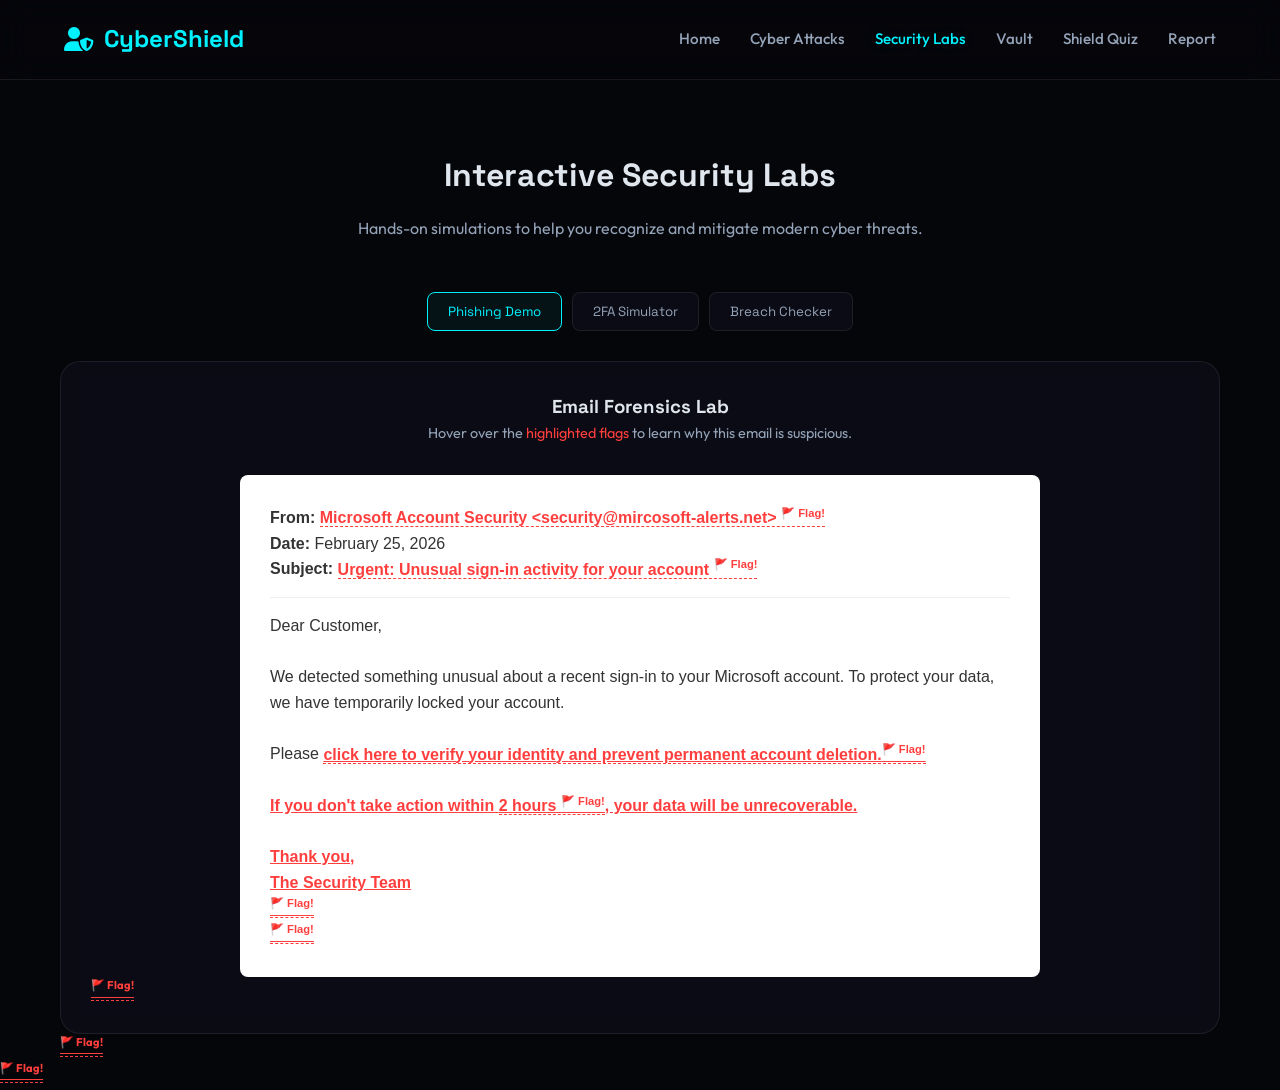
==== labs.html @ f51ea505 "Add files via upload" ====
<!DOCTYPE html>
<html lang="en">

<head>
    <meta charset="UTF-8">
    <meta name="viewport" content="width=device-width, initial-scale=1.0">
    <title>Security Labs | CyberShield</title>
    <link rel="stylesheet" href="styles.css">
    <link rel="stylesheet" href="https://cdnjs.cloudflare.com/ajax/libs/font-awesome/6.4.0/css/all.min.css">
</head>

<body>
    <nav>
        <a href="index.html" class="logo">
            <i class="fas fa-user-shield"></i>
            <span>CyberShield</span>
        </a>
        <div class="nav-links">
            <a href="index.html">Home</a>
            <a href="attacks.html">Cyber Attacks</a>
            <a href="labs.html">Security Labs</a>
            <a href="password.html">Vault</a>
            <a href="quiz.html">Shield Quiz</a>
            <a href="contact.html">Report</a>
        </div>
    </nav>

    <main class="container reveal" style="margin-top: 150px;">
        <div style="text-align: center; margin-bottom: 50px;">
            <h1>Interactive Security Labs</h1>
            <p style="color: var(--text-dim); margin-top: 15px;">Hands-on simulations to help you recognize and mitigate
                modern cyber threats.</p>
        </div>

        <div class="tabs">
            <button class="tab-btn active" onclick="showLab('phishing')">Phishing Demo</button>
            <button class="tab-btn" onclick="showLab('2fa')">2FA Simulator</button>
            <button class="tab-btn" onclick="showLab('breach')">Breach Checker</button>
        </div>

        <!-- Phishing Lab -->
        <div id="phishing" class="lab-content active glass-card">
            <div style="margin-bottom: 30px; text-align: center;">
                <h3>Email Forensics Lab</h3>
                <p style="color: var(--text-dim); font-size: 0.9rem;">Hover over the <span
                        style="color: var(--danger)">highlighted flags</span> to learn why this email is suspicious.</p>
            </div>

            <div class="phishing-email">
                <div style="border-bottom: 1px solid #eee; padding-bottom: 15px; margin-bottom: 15px;">
                    <strong>From:</strong> <span class="red-flag">Microsoft Account Security
                        &lt;security@mircosoft-alerts.net&gt;
                        <span class="flag-tooltip">Notice the spelling: 'mircosoft' instead of 'microsoft'. Legitimate
                            companies use their verified domains.</span>
                    </span><br>
                    <strong>Date:</strong> February 25, 2026<br>
                    <strong>Subject:</strong> <span class="red-flag">Urgent: Unusual sign-in activity for your account
                        <span class="flag-tooltip">Fear and urgency are classic phishing tactics to make you act without
                            thinking.</span>
                    </span>
                </div>
                <div>
                    <p>Dear Customer,</p><br>
                    <p>We detected something unusual about a recent sign-in to your Microsoft account. To protect your
                        data, we have temporarily locked your account.</p><br>


                    <p>Please <a href="C:\Antigravity\projects\cyber-shield\test.html" class="red-flag">click here to
                            verify your identity
                            <span class="flag-tooltip">Suspicious link! Hovering reveals it points to an unknown IP or
                                third-party site, not Microsoft.com.</span>
                            </span> and prevent permanent account deletion.</p><br>
                    <p>If you don't take action within <span class="red-flag">2 hours
                            <span class="flag-tooltip">Short deadlines create panic. Real security alerts usually don't
                                threaten deletion so quickly.</span>
                        </span>, your data will be unrecoverable.</p><br>
                    <p>Thank you,<br>The Security Team</p>
                </div>
            </div>
        </div>

        <!-- 2FA Lab -->
        <div id="2fa" class="lab-content glass-card">
            <div style="text-align: center; margin-bottom: 30px;">
                <h3>Two-Factor Authentication Simulator</h3>
                <p style="color: var(--text-dim);">See why 2FA is the most effective way to stop unauthorized access.
                </p>
            </div>

            <div id="login-step" class="auth-box">
                <div style="margin-bottom: 20px;">
                    <label style="display: block; margin-bottom: 8px; font-size: 0.9rem;">Username</label>
                    <input type="text" value="john_doe_99" readonly style="background: rgba(255,255,255,0.05)">
                </div>
                <div style="margin-bottom: 30px;">
                    <label style="display: block; margin-bottom: 8px; font-size: 0.9rem;">Password</label>
                    <input type="password" value="********" readonly style="background: rgba(255,255,255,0.05)">
                </div>
                <button class="btn btn-primary" style="width: 100%" onclick="next2FAStep()">Sign In</button>
            </div>

            <div id="otp-step" class="auth-box" style="display: none;">
                <p style="text-align: center; margin-bottom: 20px;">A verification code has been sent to your registered
                    device. Enter it below:</p>
                <div class="otp-box" id="otp-inputs">
                    <input type="text" maxlength="1" class="otp-digit" oninput="focusNext(this)">
                    <input type="text" maxlength="1" class="otp-digit" oninput="focusNext(this)">
                    <input type="text" maxlength="1" class="otp-digit" oninput="focusNext(this)">
                    <input type="text" maxlength="1" class="otp-digit" oninput="focusNext(this)">
                </div>
                <p style="font-size: 0.8rem; color: var(--accent-primary); text-align: center; margin-bottom: 20px;">
                    Hint: The code is 1234 (Demo Mode)</p>
                <button class="btn btn-primary" style="width: 100%" onclick="verifyOTP()">Verify Identity</button>
            </div>

            <div id="success-step" class="auth-box" style="display: none; text-align: center;">
                <i class="fas fa-check-circle" style="font-size: 4rem; color: var(--success); margin-bottom: 20px;"></i>
                <h3>Identity Verified</h3>
                <p style="color: var(--text-dim); margin-top: 10px;">Even if a hacker knows your password, they can't
                    get in without this second step.</p>
                <button class="btn" style="margin-top: 30px; border: 1px solid var(--border); color: #fff"
                    onclick="reset2FA()">Reset Simulation</button>
            </div>
        </div>

        <!-- Breach Lab -->
        <div id="breach" class="lab-content glass-card">
            <div style="text-align: center; margin-bottom: 40px;">
                <h3>Data Breach Checker</h3>
                <p style="color: var(--text-dim);">Verify if your credentials have been leaked in known historical
                    security breaches.</p>
            </div>

            <div style="max-width: 500px; margin: 0 auto;">
                <div style="position: relative; margin-bottom: 30px;">
                    <input type="email" id="breach-email" placeholder="Enter email to check..."
                        style="width: 100%; padding: 20px;">
                    <button class="btn btn-primary"
                        style="position: absolute; right: 5px; top: 5px; padding: 10px 20px;"
                        onclick="checkBreach()">Check</button>
                </div>

                <div id="breach-result" style="display: none; padding: 30px; border-radius: 12px; text-align: center;">
                    <!-- Results injected here -->
                </div>
            </div>
        </div>
    </main>

    <script>
        function showLab(labId) {
            document.querySelectorAll('.lab-content').forEach(el => el.classList.remove('active'));
            document.querySelectorAll('.tab-btn').forEach(el => el.classList.remove('active'));

            document.getElementById(labId).classList.add('active');
            event.target.classList.add('active');
        }

        // 2FA Simulator Logic
        function next2FAStep() {
            document.getElementById('login-step').style.display = 'none';
            document.getElementById('otp-step').style.display = 'block';
        }

        function focusNext(el) {
            if (el.value.length === 1 && el.nextElementSibling) {
                el.nextElementSibling.focus();
            }
        }

        function verifyOTP() {
            const inputs = document.querySelectorAll('.otp-digit');
            let code = "";
            inputs.forEach(input => code += input.value);

            if (code === "1234") {
                document.getElementById('otp-step').style.display = 'none';
                document.getElementById('success-step').style.display = 'block';
            } else {
                alert("Invalid code. Try 1234 for the demo!");
                inputs.forEach(input => input.value = "");
                inputs[0].focus();
            }
        }

        function reset2FA() {
            document.getElementById('success-step').style.display = 'none';
            document.getElementById('login-step').style.display = 'block';
            document.querySelectorAll('.otp-digit').forEach(input => input.value = "");
        }

        // Breach Checker logic
        function checkBreach() {
            const email = document.getElementById('breach-email').value;
            const res = document.getElementById('breach-result');

            if (!email) return;

            res.style.display = 'block';
            res.innerHTML = '<i class="fas fa-spinner fa-spin"></i> Checking global breach databases...';
            res.style.background = 'rgba(255,255,255,0.03)';

            setTimeout(() => {
                const found = Math.random() > 0.5;
                if (found) {
                    res.style.background = 'rgba(255, 62, 62, 0.1)';
                    res.innerHTML = `
                        <i class="fas fa-exclamation-triangle" style="color: var(--danger); font-size: 2rem; margin-bottom: 15px;"></i>
                        <h4 style="color: var(--danger)">Email Found in 3 Breaches</h4>
                        <p style="color: var(--text-dim); margin-top: 5px;">Your data was likely leaked in: Adobe (2013), LinkedIn (2016), and a recent marketing leak. Change your passwords immediately!</p>
                    `;
                } else {
                    res.style.background = 'rgba(0, 255, 133, 0.1)';
                    res.innerHTML = `
                        <i class="fas fa-check-shield" style="color: var(--success); font-size: 2rem; margin-bottom: 15px;"></i>
                        <h4 style="color: var(--success)">No Known Breaches Found</h4>
                        <p style="color: var(--text-dim); margin-top: 5px;">We didn't find your email in any major leaked databases. Continue following good security practices!</p>
                    `;
                }
            }, 1500);
        }
    </script>
    <script src="script.js"></script>
</body>

</html>
---- styles.css ----
@import url('https://fonts.googleapis.com/css2?family=Space+Grotesk:wght@300;400;500;600;700&family=Outfit:wght@300;400;600&display=swap');

:root {
    --bg-dark: #05060a;
    --bg-card: rgba(13, 15, 25, 0.7);
    --accent-primary: #00f2ff;
    --accent-secondary: #7000ff;
    --text-main: #e0e6ed;
    --text-dim: #94a3b8;
    --danger: #ff3e3e;
    --warning: #ffb800;
    --success: #00ff85;
    --border: rgba(255, 255, 255, 0.08);
    --glow: 0 0 20px rgba(0, 242, 255, 0.15);
    --nav-height: 80px;
}

* {
    margin: 0;
    padding: 0;
    box-sizing: border-box;
}

body {
    background-color: var(--bg-dark);
    color: var(--text-main);
    font-family: 'Outfit', sans-serif;
    line-height: 1.6;
    overflow-x: hidden;
}

h1,
h2,
h3,
h4,
.logo {
    font-family: 'Space Grotesk', sans-serif;
    font-weight: 700;
}

/* Global Navigation */
nav {
    height: var(--nav-height);
    background: rgba(5, 6, 10, 0.8);
    backdrop-filter: blur(15px);
    border-bottom: 1px solid var(--border);
    position: fixed;
    top: 0;
    width: 100%;
    z-index: 1000;
    display: flex;
    justify-content: space-between;
    align-items: center;
    padding: 0 5%;
}

.logo {
    font-size: 1.5rem;
    display: flex;
    align-items: center;
    gap: 10px;
    color: var(--accent-primary);
    text-decoration: none;
}

.nav-links {
    display: flex;
    gap: 30px;
}

.nav-links a {
    text-decoration: none;
    color: var(--text-dim);
    font-weight: 500;
    transition: all 0.3s ease;
    font-size: 0.95rem;
}

.nav-links a:hover,
.nav-links a.active {
    color: var(--accent-primary);
    text-shadow: var(--glow);
}

/* Layout Utilities */
.container {
    max-width: 1200px;
    margin: 0 auto;
    padding: 0 20px;
}

.section-padding {
    padding: 100px 0;
}

/* UI Elements */
.btn {
    padding: 12px 28px;
    border-radius: 8px;
    font-weight: 600;
    cursor: pointer;
    transition: all 0.3s ease;
    border: none;
    text-decoration: none;
    display: inline-block;
    font-family: 'Space Grotesk', sans-serif;
}

.btn-primary {
    background: linear-gradient(135deg, var(--accent-primary), var(--accent-secondary));
    color: white;
    box-shadow: 0 4px 15px rgba(0, 242, 255, 0.2);
}

.btn-primary:hover {
    transform: translateY(-2px);
    box-shadow: 0 6px 20px rgba(0, 242, 255, 0.4);
}

.glass-card {
    background: var(--bg-card);
    backdrop-filter: blur(10px);
    border: 1px solid var(--border);
    border-radius: 20px;
    padding: 30px;
}

/* Animations */
.reveal {
    opacity: 0;
    transform: translateY(30px);
    transition: all 0.8s ease-out;
}

.reveal.active {
    opacity: 1;
    transform: translateY(0);
}

@keyframes float {
    0% {
        transform: translateY(0px);
    }

    50% {
        transform: translateY(-10px);
    }

    100% {
        transform: translateY(0px);
    }
}

/* Labs & Interactive Components */
.tabs {
    display: flex;
    gap: 10px;
    margin-bottom: 30px;
    justify-content: center;
}

.tab-btn {
    padding: 10px 20px;
    background: var(--bg-card);
    border: 1px solid var(--border);
    border-radius: 8px;
    color: var(--text-dim);
    cursor: pointer;
    transition: all 0.3s;
    font-family: 'Space Grotesk', sans-serif;
}

.tab-btn.active {
    border-color: var(--accent-primary);
    color: var(--accent-primary);
    background: rgba(0, 242, 255, 0.05);
}

.lab-content {
    display: none;
}

.lab-content.active {
    display: block;
}

/* Phishing Demo */
.phishing-email {
    background: #fff;
    color: #333;
    padding: 30px;
    border-radius: 8px;
    text-align: left;
    max-width: 800px;
    margin: 0 auto;
    font-family: Arial, sans-serif;
    position: relative;
}

.red-flag {
    color: var(--danger);
    font-weight: bold;
    cursor: help;
    border-bottom: 1px dashed var(--danger);
    position: relative;
}

.red-flag::after {
    content: "🚩 Flag!";
    font-size: 0.7rem;
    vertical-align: super;
}

.flag-tooltip {
    position: absolute;
    bottom: 100%;
    left: 50%;
    transform: translateX(-50%);
    background: #333;
    color: #fff;
    padding: 10px;
    border-radius: 5px;
    font-size: 0.8rem;
    width: 200px;
    display: none;
    z-index: 100;
}

.red-flag:hover .flag-tooltip {
    display: block;
}

/* 2FA Demo */
.auth-box {
    max-width: 400px;
    margin: 0 auto;
    padding: 30px;
}

.otp-box {
    display: flex;
    gap: 10px;
    justify-content: center;
    margin: 20px 0;
}

.otp-digit {
    width: 50px;
    height: 60px;
    background: rgba(255, 255, 255, 0.05);
    border: 1px solid var(--border);
    border-radius: 8px;
    text-align: center;
    font-size: 1.5rem;
    color: #fff;
    line-height: 60px;
}

/* News Section */
.news-feed {
    margin-top: 40px;
}

.news-item {
    display: flex;
    gap: 20px;
    padding: 20px;
    border-bottom: 1px solid var(--border);
    transition: background 0.3s;
}

.news-item:hover {
    background: rgba(255, 255, 255, 0.02);
}

.news-date {
    font-size: 0.8rem;
    color: var(--accent-primary);
    min-width: 100px;
}

footer {
    padding: 50px 0;
    border-top: 1px solid var(--border);
    text-align: center;
    color: var(--text-dim);
    font-size: 0.9rem;
}
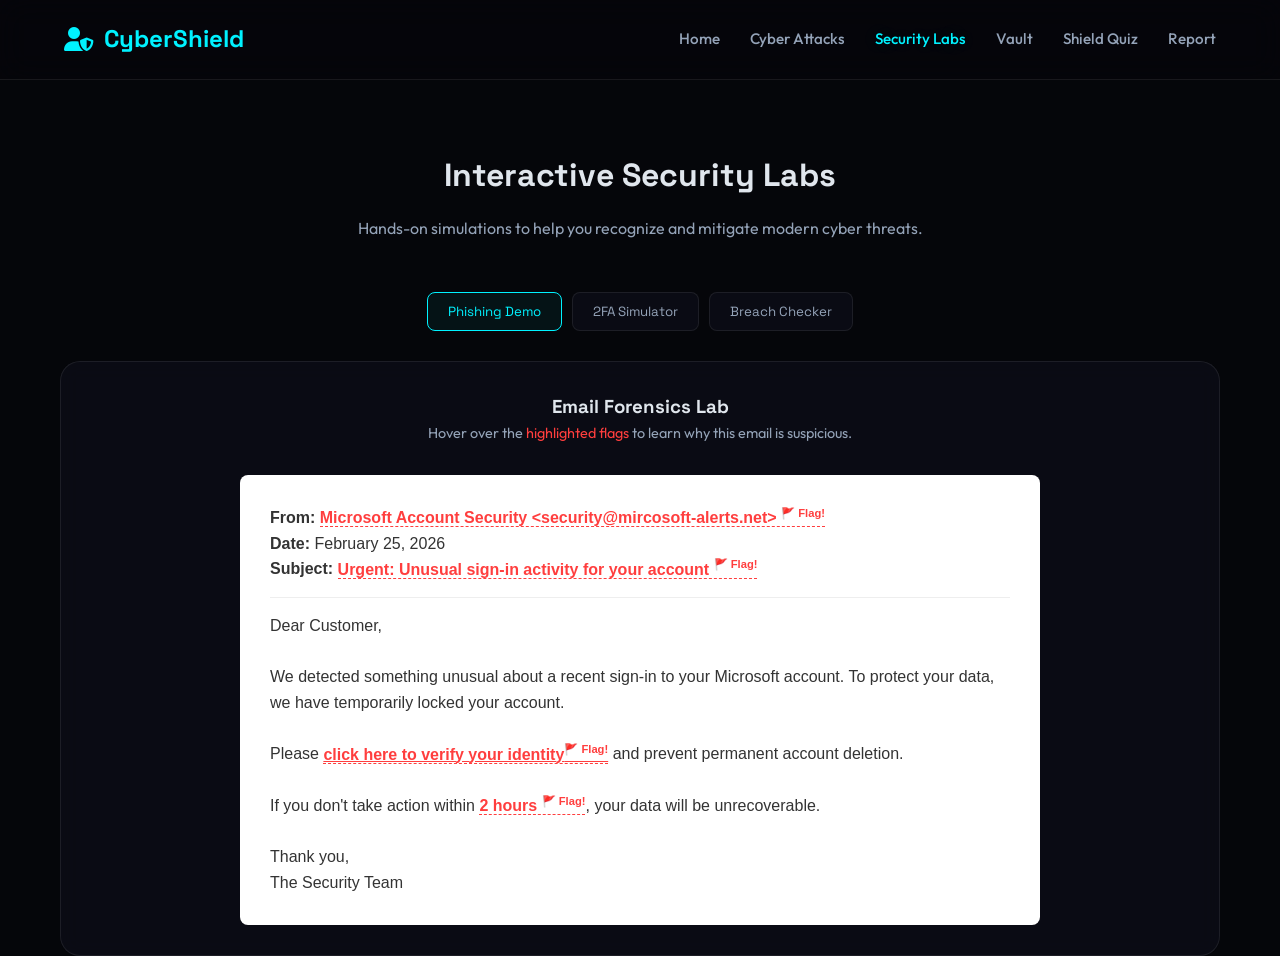
==== commit 1c68f98f: "Update labs.html" ====
--- a/labs.html
+++ b/labs.html
@@ -66,7 +66,7 @@
 
 
                     <p>Please <a href="C:\Antigravity\projects\cyber-shield\test.html" class="red-flag">click here to
-                            verify your identity
+                            verify your identity</a>
                             <span class="flag-tooltip">Suspicious link! Hovering reveals it points to an unknown IP or
                                 third-party site, not Microsoft.com.</span>
                             </span> and prevent permanent account deletion.</p><br>
@@ -223,4 +223,5 @@
     <script src="script.js"></script>
 </body>
 
-</html>+
+</html>
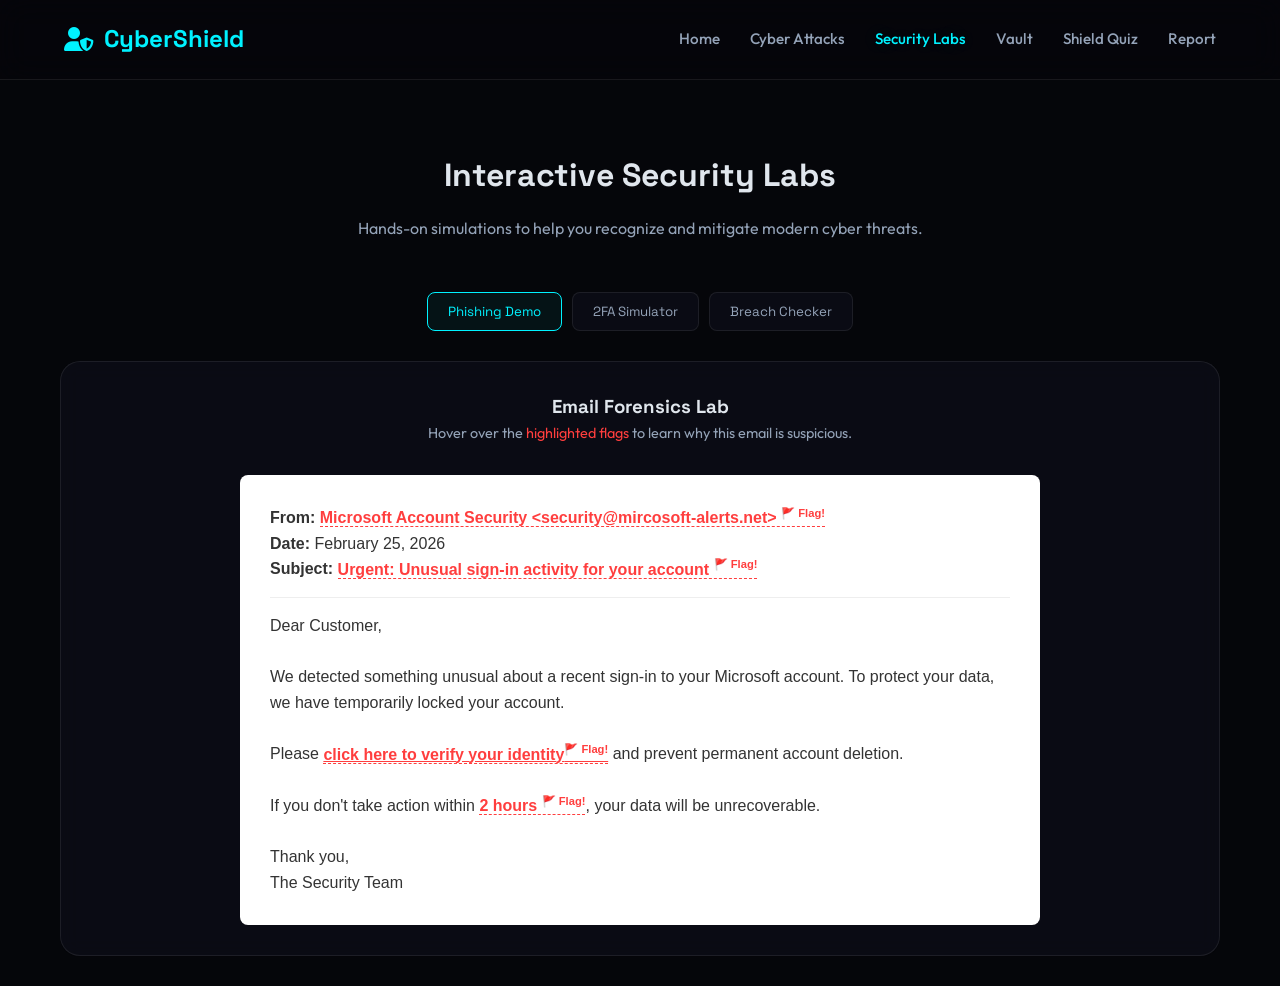
==== commit 8bd1da69: "Fix HTML encoding issues in labs.html" ====
--- a/labs.html
+++ b/labs.html
@@ -65,7 +65,7 @@
                         data, we have temporarily locked your account.</p><br>
 
 
-                    <p>Please <a href="C:\Antigravity\projects\cyber-shield\test.html" class="red-flag">click here to
+                    <p>Please <a href="test.html" class="red-flag">click here to
                             verify your identity</a>
                             <span class="flag-tooltip">Suspicious link! Hovering reveals it points to an unknown IP or
                                 third-party site, not Microsoft.com.</span>
@@ -225,3 +225,4 @@
 
 
 </html>
+
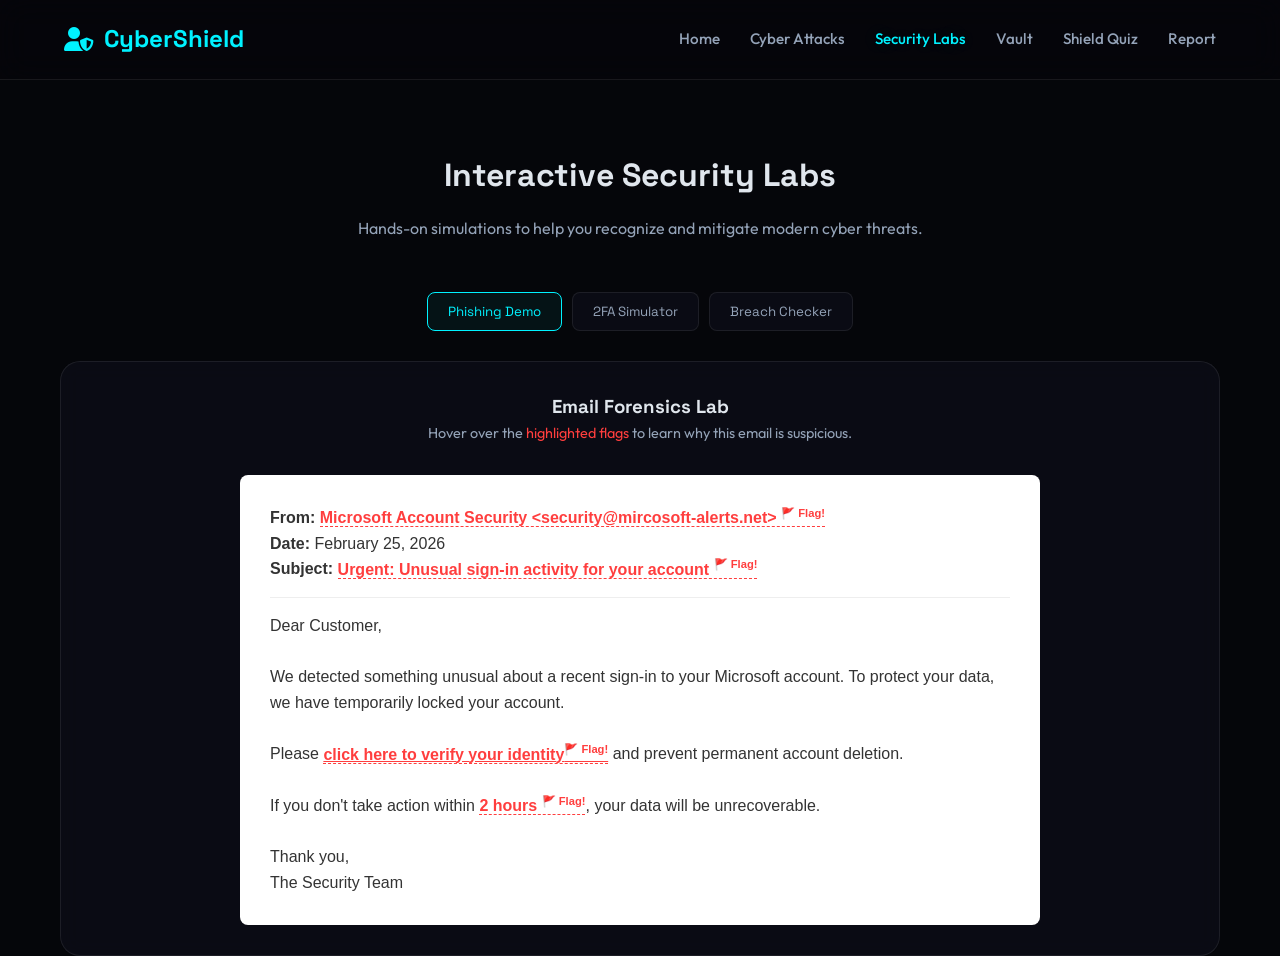
==== commit e65e05c0: "Update labs.html" ====
--- a/labs.html
+++ b/labs.html
@@ -203,11 +203,11 @@
             setTimeout(() => {
                 const found = Math.random() > 0.5;
                 if (found) {
-                    res.style.background = 'rgba(255, 62, 62, 0.1)';
+                    res.style.background = 'rgba(0, 255, 133, 0.1)';
                     res.innerHTML = `
-                        <i class="fas fa-exclamation-triangle" style="color: var(--danger); font-size: 2rem; margin-bottom: 15px;"></i>
-                        <h4 style="color: var(--danger)">Email Found in 3 Breaches</h4>
-                        <p style="color: var(--text-dim); margin-top: 5px;">Your data was likely leaked in: Adobe (2013), LinkedIn (2016), and a recent marketing leak. Change your passwords immediately!</p>
+                        <i class="fas fa-check-shield" style="color: var(--success); font-size: 2rem; margin-bottom: 15px;"></i>
+                        <h4 style="color: var(--success)">No Known Breaches Found</h4>
+                        <p style="color: var(--text-dim); margin-top: 5px;">We didn't find your email in any major leaked databases. Continue following good security practices!</p>
                     `;
                 } else {
                     res.style.background = 'rgba(0, 255, 133, 0.1)';
@@ -226,3 +226,4 @@
 
 </html>
 
+
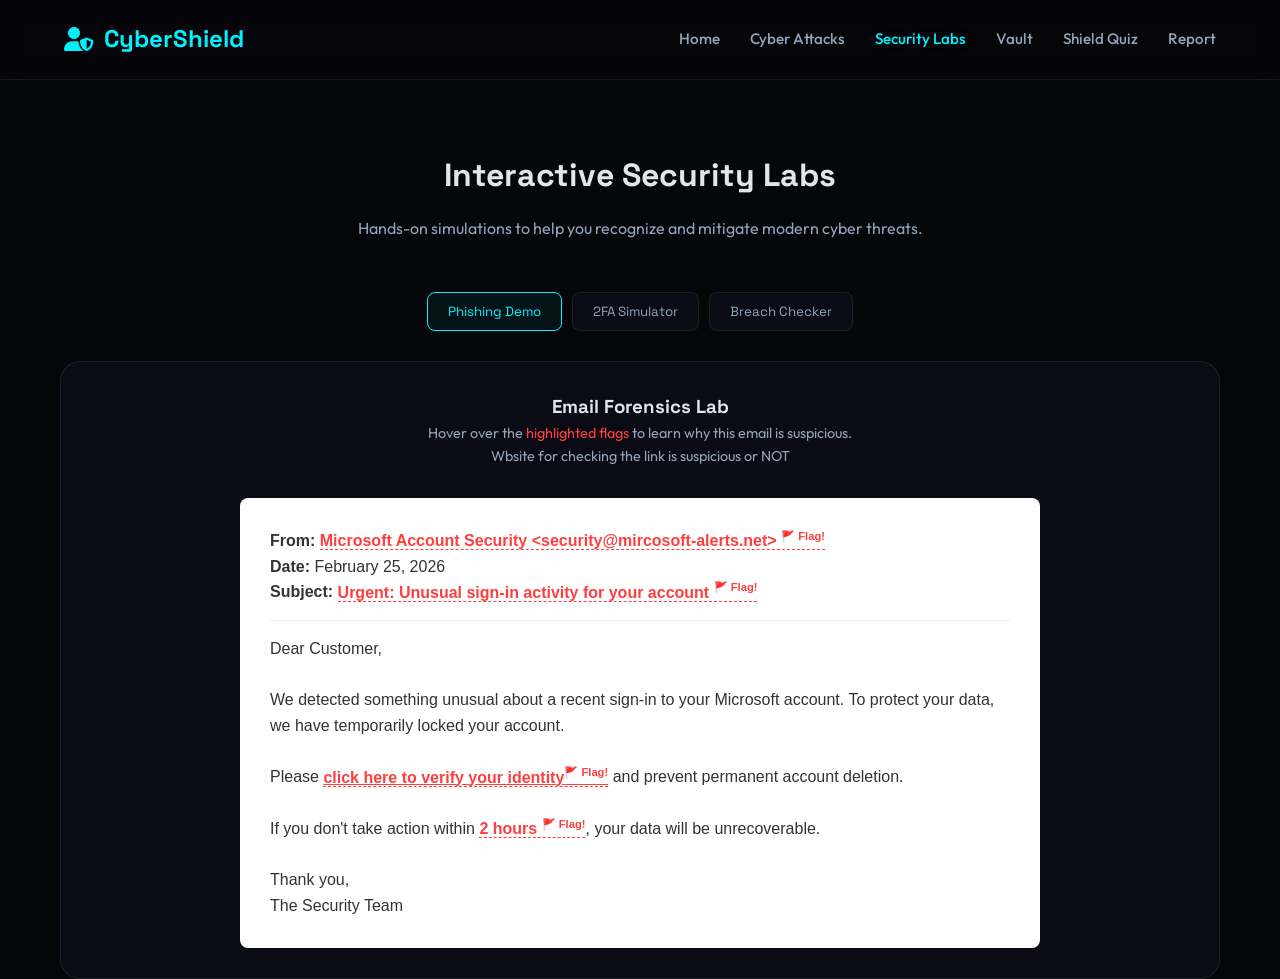
==== commit 49332aa6: "Update labs.html" ====
--- a/labs.html
+++ b/labs.html
@@ -44,6 +44,7 @@
                 <h3>Email Forensics Lab</h3>
                 <p style="color: var(--text-dim); font-size: 0.9rem;">Hover over the <span
                         style="color: var(--danger)">highlighted flags</span> to learn why this email is suspicious.</p>
+                 <p style="color: var(--text-dim); font-size: 0.9rem;">Wbsite for checking the link is suspicious or NOT</p>
             </div>
 
             <div class="phishing-email">
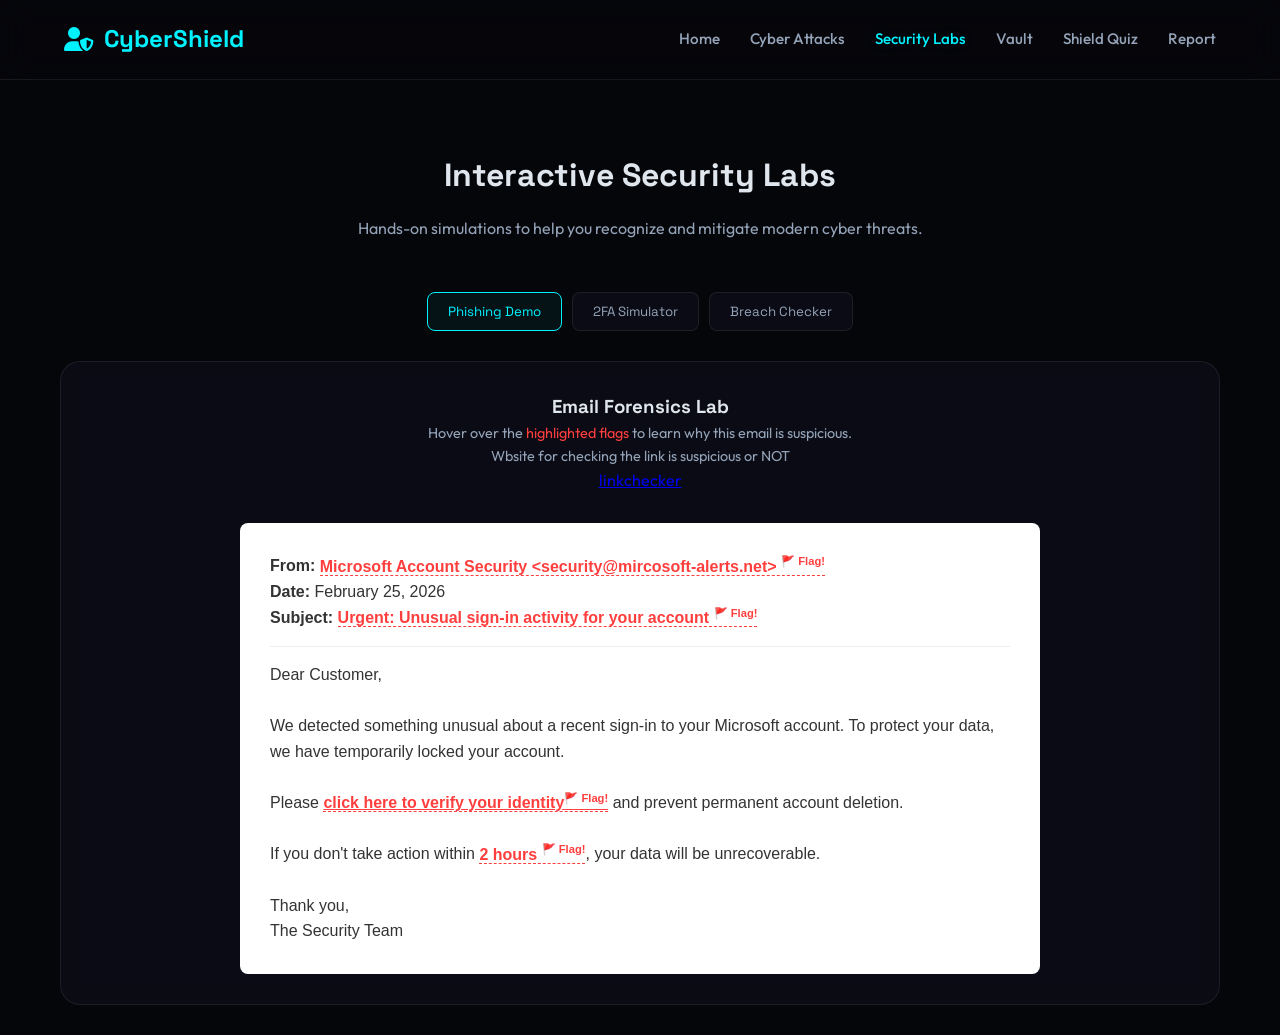
==== commit cc5af6a5: "Update labs.html" ====
--- a/labs.html
+++ b/labs.html
@@ -45,6 +45,7 @@
                 <p style="color: var(--text-dim); font-size: 0.9rem;">Hover over the <span
                         style="color: var(--danger)">highlighted flags</span> to learn why this email is suspicious.</p>
                  <p style="color: var(--text-dim); font-size: 0.9rem;">Wbsite for checking the link is suspicious or NOT</p>
+                 <a href="https://www.drlinkcheck.com">linkchecker</a>
             </div>
 
             <div class="phishing-email">
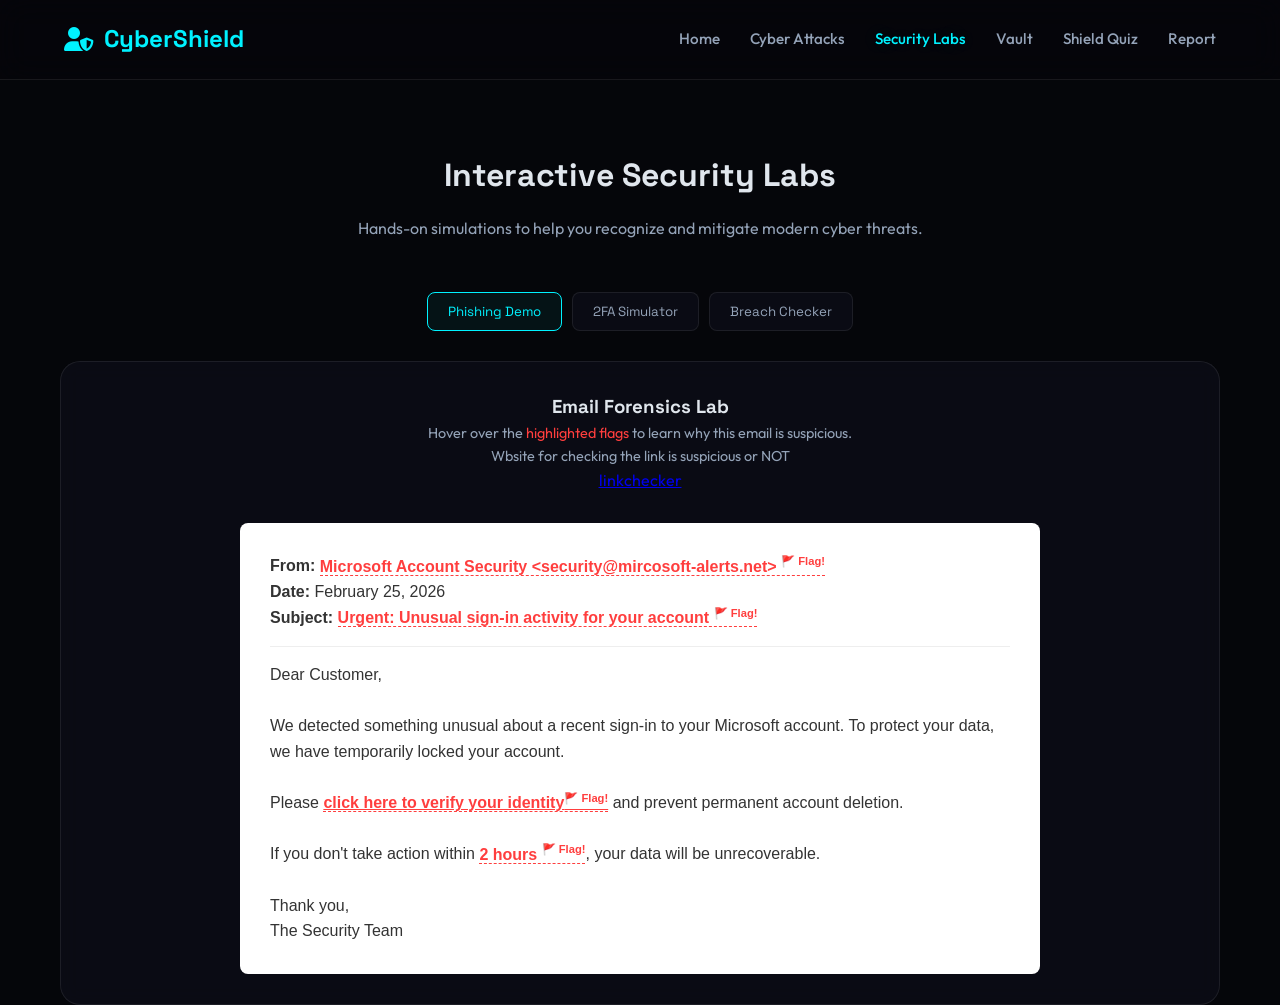
==== commit fad9a401: "Update labs.html" ====
--- a/labs.html
+++ b/labs.html
@@ -45,7 +45,7 @@
                 <p style="color: var(--text-dim); font-size: 0.9rem;">Hover over the <span
                         style="color: var(--danger)">highlighted flags</span> to learn why this email is suspicious.</p>
                  <p style="color: var(--text-dim); font-size: 0.9rem;">Wbsite for checking the link is suspicious or NOT</p>
-                 <a href="https://www.drlinkcheck.com">linkchecker</a>
+                 <a href="https://nordvpn.com/link-checker/?srsltid=AfmBOoou1St8WvekNRjxjOfh0QVdrAqqU_BdIQrMKQq5wyjQz8Vy05gG">linkchecker</a>
             </div>
 
             <div class="phishing-email">
